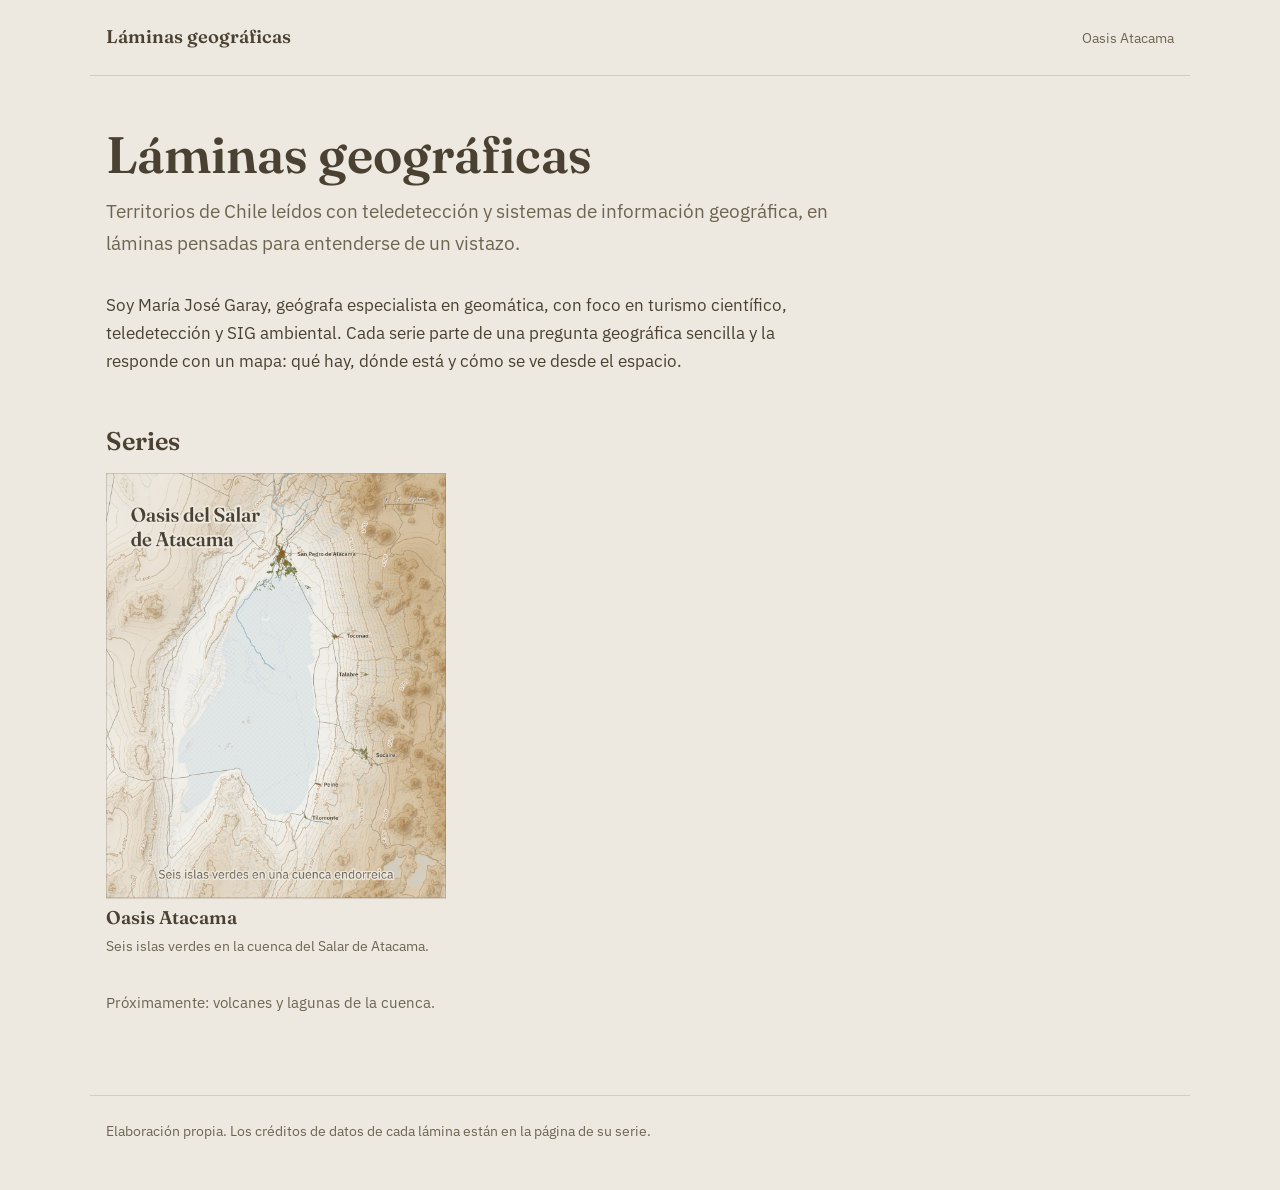
==== index.html @ 91634dd9 "Add files via upload" ====
<!doctype html>
<html lang="es-CL">
<head>
<meta charset="utf-8">
<meta name="viewport" content="width=device-width,initial-scale=1">
<title>Láminas geográficas · María José Garay</title>
<meta name="description" content="Láminas cartográficas de territorios de Chile, hechas con teledetección y SIG. Serie «Oasis Atacama».">
<link rel="preconnect" href="https://fonts.googleapis.com"><link rel="preconnect" href="https://fonts.gstatic.com" crossorigin><link href="https://fonts.googleapis.com/css2?family=Fraunces:opsz,wght@9..144,600&family=IBM+Plex+Sans:wght@400;600&display=swap" rel="stylesheet">
<link rel="stylesheet" href="estilos.css">
</head>
<body>
<header class="sitio"><a class="marca" href="index.html">Láminas geográficas</a><nav><a href="oasis/index.html">Oasis Atacama</a></nav></header>
<main>
<h1>Láminas geográficas</h1>
<p class="bajada">Territorios de Chile leídos con teledetección y sistemas de información geográfica, en láminas pensadas para entenderse de un vistazo.</p>
<p>Soy María José Garay, geógrafa especialista en geomática, con foco en turismo científico, teledetección y SIG ambiental. Cada serie parte de una pregunta geográfica sencilla y la responde con un mapa: qué hay, dónde está y cómo se ve desde el espacio.</p>
<h2>Series</h2>
<div class="grilla">
<article class="tarjeta"><a href="oasis/index.html"><figure><img src="img/01_mapa_general.jpg" width="1080" height="1350" alt="Mapa de la cuenca del Salar de Atacama con relieve y curvas de nivel; los seis oasis aparecen como manchas verdes al borde del salar." loading="lazy"></figure><h3>Oasis Atacama</h3><p>Seis islas verdes en la cuenca del Salar de Atacama.</p></a></article>
</div>
<p class="proximas" style="margin-top:2rem">Próximamente: volcanes y lagunas de la cuenca.</p>
</main>
<footer>Elaboración propia. Los créditos de datos de cada lámina están en la página de su serie.</footer>
</body>
</html>
---- estilos.css ----
:root{--texto:#4A4132;--gris:#6E6452;--fondo:#EDE9E0;--leyenda:#FDFBF6;--linea:#d4cdbd}
*{box-sizing:border-box}
html{-webkit-text-size-adjust:100%}
body{margin:0;background:var(--fondo);color:var(--texto);font-family:"IBM Plex Sans",system-ui,sans-serif;line-height:1.65;font-size:17px}
a{color:var(--texto);text-decoration-color:var(--gris);text-underline-offset:3px}
a:hover{color:#000}
header.sitio{display:flex;justify-content:space-between;align-items:baseline;gap:1rem;flex-wrap:wrap;max-width:1100px;margin:0 auto;padding:1.4rem 16px;border-bottom:1px solid var(--linea)}
header.sitio .marca{font-family:Fraunces,Georgia,serif;font-weight:600;font-size:1.15rem;text-decoration:none}
header.sitio nav a{margin-left:1.4rem;font-size:.9rem;color:var(--gris);text-decoration:none}
header.sitio nav a:hover{color:var(--texto)}
main{max-width:1100px;margin:0 auto;padding:0 16px 4rem}
h1,h2,h3{font-family:Fraunces,Georgia,serif;font-weight:600;line-height:1.2;margin:0}
h1{font-size:clamp(2rem,5vw,3.2rem);margin:3rem 0 .6rem}
h2{font-size:1.6rem;margin:3.2rem 0 1rem}
h3{font-size:1.15rem;margin:0 0 .3rem}
.bajada{font-size:1.2rem;color:var(--gris);max-width:46rem;margin:0 0 2rem}
p{max-width:46rem;margin:0 0 1rem}
figure{margin:0}
figure img{display:block;width:100%;height:auto;background:var(--leyenda);box-shadow:0 1px 0 var(--linea)}
figcaption{font-size:.85rem;color:var(--gris);margin-top:.5rem}
.hero{margin:1.5rem 0 .5rem}
.grilla{display:grid;grid-template-columns:repeat(auto-fill,minmax(250px,1fr));gap:1.5rem}
.grilla.chica{grid-template-columns:repeat(auto-fill,minmax(210px,1fr))}
.tarjeta a{text-decoration:none;display:block}
.tarjeta h3{margin-top:.6rem}
.tarjeta p{font-size:.9rem;color:var(--gris);margin:0}
.metodo{background:var(--leyenda);border:1px solid var(--linea);padding:1.5rem 1.4rem;margin-top:1rem}
.metodo p{font-size:.92rem;color:var(--gris);max-width:60rem}
.metodo strong{color:var(--texto);font-weight:600}
.proximas{color:var(--gris);font-size:.95rem}
footer{max-width:1100px;margin:0 auto;padding:1.5rem 16px 3rem;border-top:1px solid var(--linea);font-size:.85rem;color:var(--gris)}
@media (max-width:560px){body{font-size:16px}header.sitio nav a{margin:0 1rem 0 0}}
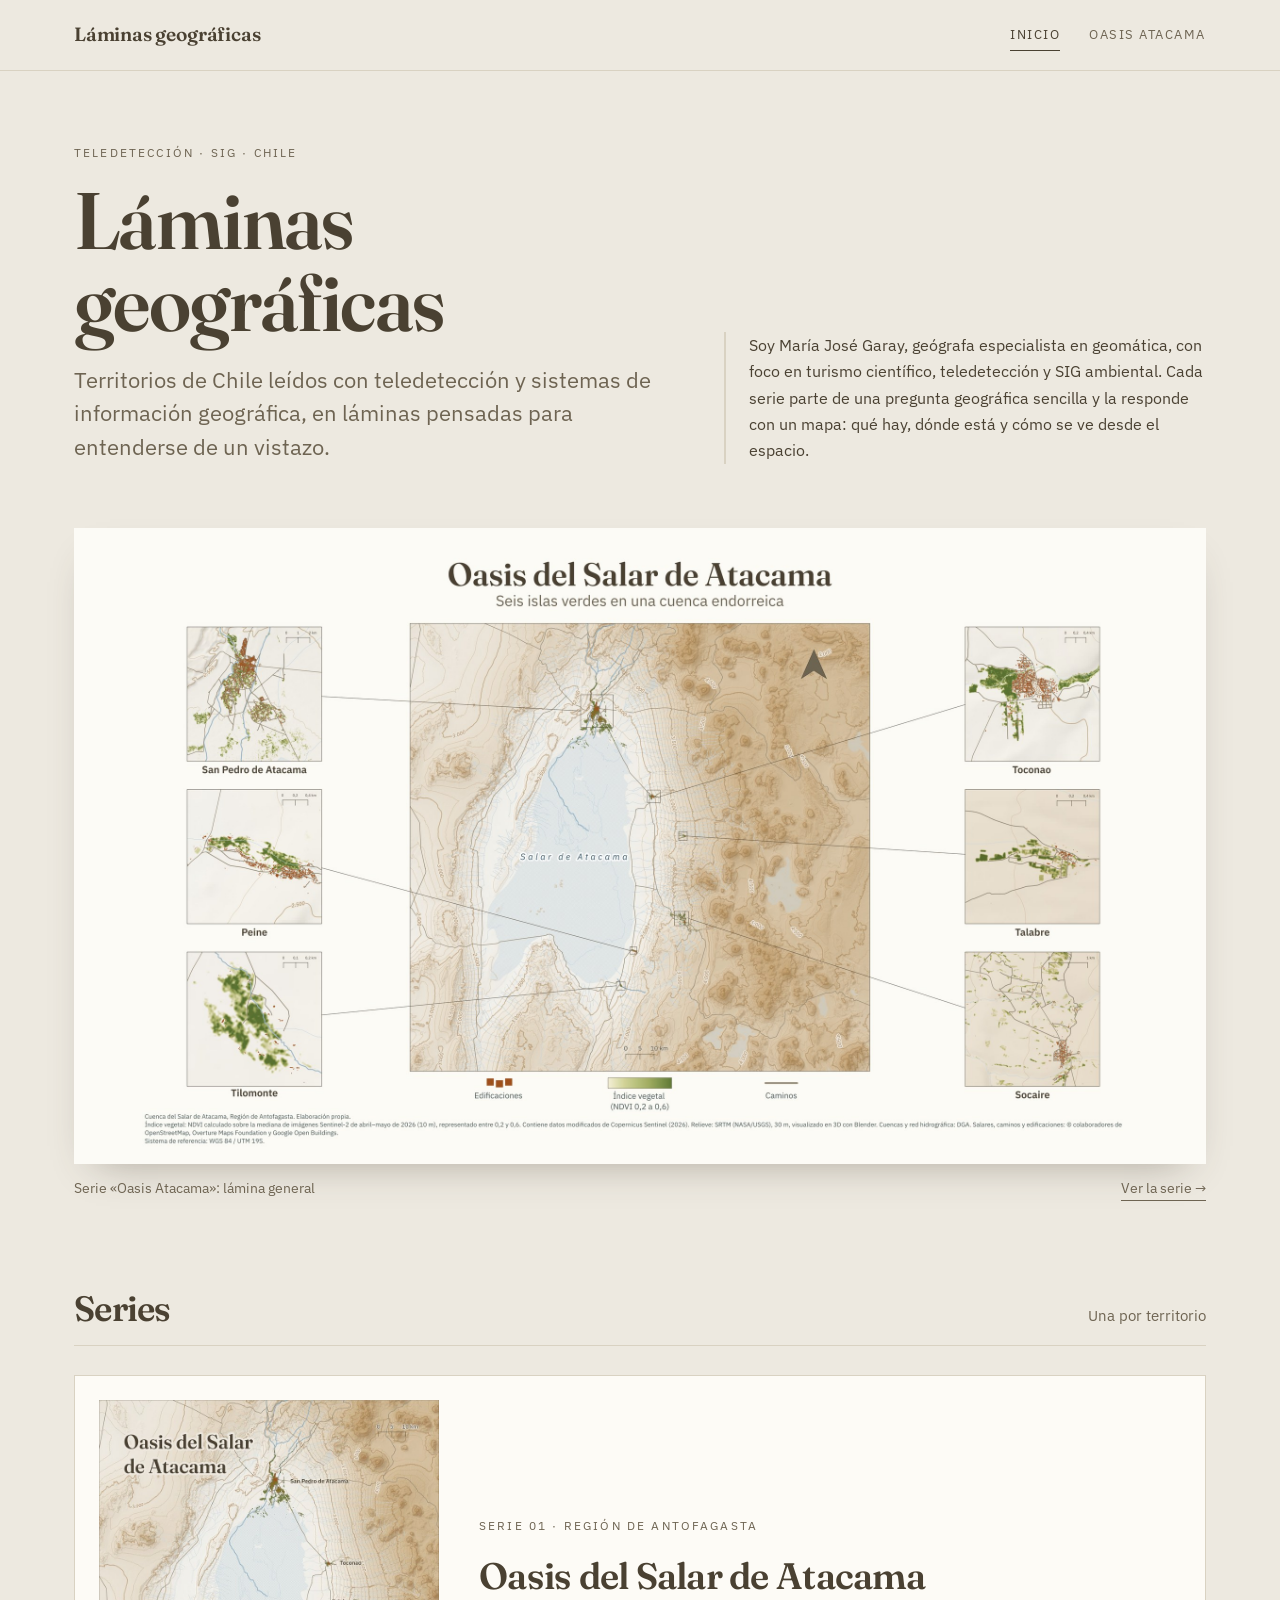
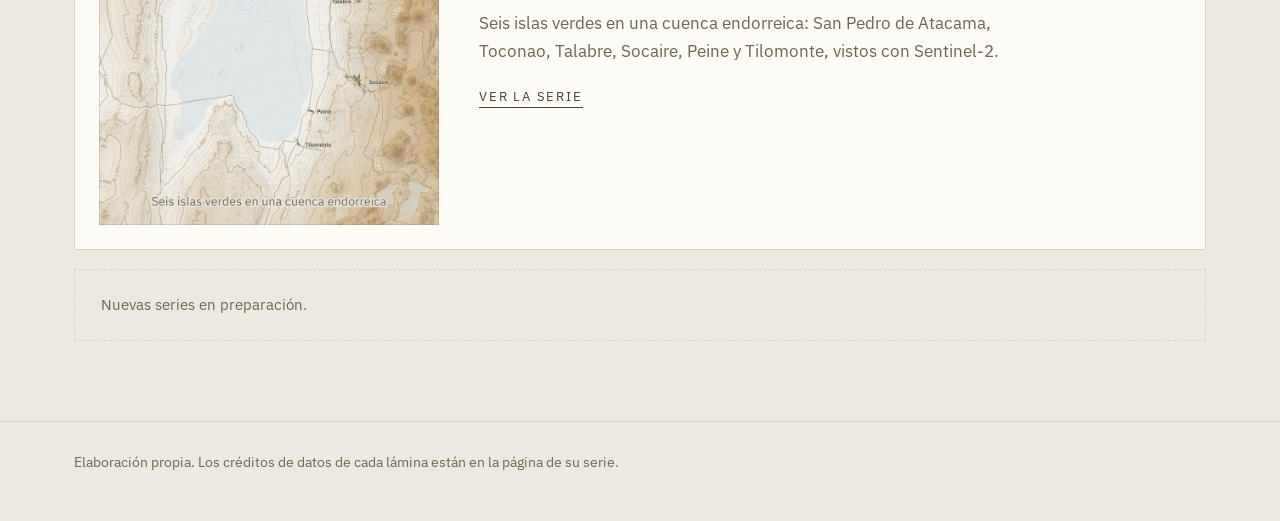
==== commit c979bfcb: "Add files via upload" ====
--- a/index.html
+++ b/index.html
@@ -4,22 +4,24 @@
 <meta charset="utf-8">
 <meta name="viewport" content="width=device-width,initial-scale=1">
 <title>Láminas geográficas · María José Garay</title>
-<meta name="description" content="Láminas cartográficas de territorios de Chile, hechas con teledetección y SIG. Serie «Oasis Atacama».">
+<meta name="description" content="Láminas cartográficas de territorios de Chile, hechas con teledetección y SIG. Serie Oasis Atacama.">
 <link rel="preconnect" href="https://fonts.googleapis.com"><link rel="preconnect" href="https://fonts.gstatic.com" crossorigin><link href="https://fonts.googleapis.com/css2?family=Fraunces:opsz,wght@9..144,600&family=IBM+Plex+Sans:wght@400;600&display=swap" rel="stylesheet">
 <link rel="stylesheet" href="estilos.css">
 </head>
 <body>
-<header class="sitio"><a class="marca" href="index.html">Láminas geográficas</a><nav><a href="oasis/index.html">Oasis Atacama</a></nav></header>
-<main>
-<h1>Láminas geográficas</h1>
-<p class="bajada">Territorios de Chile leídos con teledetección y sistemas de información geográfica, en láminas pensadas para entenderse de un vistazo.</p>
-<p>Soy María José Garay, geógrafa especialista en geomática, con foco en turismo científico, teledetección y SIG ambiental. Cada serie parte de una pregunta geográfica sencilla y la responde con un mapa: qué hay, dónde está y cómo se ve desde el espacio.</p>
-<h2>Series</h2>
-<div class="grilla">
-<article class="tarjeta"><a href="oasis/index.html"><figure><img src="img/01_mapa_general.jpg" width="1080" height="1350" alt="Mapa de la cuenca del Salar de Atacama con relieve y curvas de nivel; los seis oasis aparecen como manchas verdes al borde del salar." loading="lazy"></figure><h3>Oasis Atacama</h3><p>Seis islas verdes en la cuenca del Salar de Atacama.</p></a></article>
-</div>
-<p class="proximas" style="margin-top:2rem">Próximamente: volcanes y lagunas de la cuenca.</p>
+<header class="sitio"><div class="wrap"><a class="marca" href="index.html">Láminas geográficas</a><nav><a href="index.html" aria-current="page">Inicio</a><a href="oasis/index.html">Oasis Atacama</a></nav></div></header>
+<main class="wrap">
+<section class="intro">
+<div><p class="etiqueta">Teledetección · SIG · Chile</p><h1>Láminas geográficas</h1><p class="bajada" style="margin-top:1.2rem">Territorios de Chile leídos con teledetección y sistemas de información geográfica, en láminas pensadas para entenderse de un vistazo.</p></div>
+<p class="bio">Soy María José Garay, geógrafa especialista en geomática, con foco en turismo científico, teledetección y SIG ambiental. Cada serie parte de una pregunta geográfica sencilla y la responde con un mapa: qué hay, dónde está y cómo se ve desde el espacio.</p>
+</section>
+<figure class="hero"><a href="oasis/index.html"><img src="img/oasis_horizontal.jpg" width="2400" height="1350" alt="Lámina horizontal de la serie Oasis Atacama: mapa de la cuenca del Salar de Atacama con relieve y curvas de nivel, y seis recuadros de detalle, uno por oasis."></a><figcaption><span>Serie «Oasis Atacama»: lámina general</span><a href="oasis/index.html">Ver la serie →</a></figcaption></figure>
+<section class="seccion" id="series">
+<header><h2>Series</h2><p>Una por territorio</p></header>
+<a class="serie" href="oasis/index.html"><img src="img/thumbs/01_mapa_general.jpg" width="800" height="1000" alt="Mapa de la cuenca del Salar de Atacama con relieve y curvas de nivel; los oasis aparecen como manchas verdes al borde del salar." loading="lazy"><div><p class="etiqueta">Serie 01 · Región de Antofagasta</p><h3>Oasis del Salar de Atacama</h3><p>Seis islas verdes en una cuenca endorreica: San Pedro de Atacama, Toconao, Talabre, Socaire, Peine y Tilomonte, vistos con Sentinel-2.</p><span class="ir">Ver la serie</span></div></a>
+<p class="nueva">Nuevas series en preparación.</p>
+</section>
 </main>
-<footer>Elaboración propia. Los créditos de datos de cada lámina están en la página de su serie.</footer>
+<footer><div class="wrap">Elaboración propia. Los créditos de datos de cada lámina están en la página de su serie.</div></footer>
 </body>
 </html>
--- a/estilos.css
+++ b/estilos.css
@@ -1,32 +1,76 @@
-:root{--texto:#4A4132;--gris:#6E6452;--fondo:#EDE9E0;--leyenda:#FDFBF6;--linea:#d4cdbd}
+:root{--texto:#4A4132;--gris:#6E6452;--fondo:#EDE9E0;--leyenda:#FDFBF6;--linea:#d9d2c2;--acento:#4d6b2f}
 *{box-sizing:border-box}
-html{-webkit-text-size-adjust:100%}
-body{margin:0;background:var(--fondo);color:var(--texto);font-family:"IBM Plex Sans",system-ui,sans-serif;line-height:1.65;font-size:17px}
-a{color:var(--texto);text-decoration-color:var(--gris);text-underline-offset:3px}
-a:hover{color:#000}
-header.sitio{display:flex;justify-content:space-between;align-items:baseline;gap:1rem;flex-wrap:wrap;max-width:1100px;margin:0 auto;padding:1.4rem 16px;border-bottom:1px solid var(--linea)}
-header.sitio .marca{font-family:Fraunces,Georgia,serif;font-weight:600;font-size:1.15rem;text-decoration:none}
-header.sitio nav a{margin-left:1.4rem;font-size:.9rem;color:var(--gris);text-decoration:none}
-header.sitio nav a:hover{color:var(--texto)}
-main{max-width:1100px;margin:0 auto;padding:0 16px 4rem}
-h1,h2,h3{font-family:Fraunces,Georgia,serif;font-weight:600;line-height:1.2;margin:0}
-h1{font-size:clamp(2rem,5vw,3.2rem);margin:3rem 0 .6rem}
-h2{font-size:1.6rem;margin:3.2rem 0 1rem}
-h3{font-size:1.15rem;margin:0 0 .3rem}
-.bajada{font-size:1.2rem;color:var(--gris);max-width:46rem;margin:0 0 2rem}
-p{max-width:46rem;margin:0 0 1rem}
-figure{margin:0}
-figure img{display:block;width:100%;height:auto;background:var(--leyenda);box-shadow:0 1px 0 var(--linea)}
-figcaption{font-size:.85rem;color:var(--gris);margin-top:.5rem}
-.hero{margin:1.5rem 0 .5rem}
-.grilla{display:grid;grid-template-columns:repeat(auto-fill,minmax(250px,1fr));gap:1.5rem}
-.grilla.chica{grid-template-columns:repeat(auto-fill,minmax(210px,1fr))}
-.tarjeta a{text-decoration:none;display:block}
-.tarjeta h3{margin-top:.6rem}
-.tarjeta p{font-size:.9rem;color:var(--gris);margin:0}
-.metodo{background:var(--leyenda);border:1px solid var(--linea);padding:1.5rem 1.4rem;margin-top:1rem}
-.metodo p{font-size:.92rem;color:var(--gris);max-width:60rem}
-.metodo strong{color:var(--texto);font-weight:600}
-.proximas{color:var(--gris);font-size:.95rem}
-footer{max-width:1100px;margin:0 auto;padding:1.5rem 16px 3rem;border-top:1px solid var(--linea);font-size:.85rem;color:var(--gris)}
-@media (max-width:560px){body{font-size:16px}header.sitio nav a{margin:0 1rem 0 0}}
+html{-webkit-text-size-adjust:100%;scroll-behavior:smooth}
+body{margin:0;background:var(--fondo);color:var(--texto);font-family:"IBM Plex Sans",system-ui,sans-serif;line-height:1.65;font-size:17px;-webkit-font-smoothing:antialiased}
+a{color:inherit}
+.wrap{max-width:1180px;margin:0 auto;padding:0 24px}
+/* cabecera */
+header.sitio{border-bottom:1px solid var(--linea)}
+header.sitio .wrap{display:flex;justify-content:space-between;align-items:center;padding-top:1.2rem;padding-bottom:1.2rem}
+.marca{font-family:Fraunces,Georgia,serif;font-weight:600;font-size:1.2rem;text-decoration:none;letter-spacing:-.01em}
+header.sitio nav{display:flex;gap:1.8rem}
+header.sitio nav a{font-size:.8rem;letter-spacing:.12em;text-transform:uppercase;text-decoration:none;color:var(--gris);padding:.3rem 0;border-bottom:1px solid transparent;transition:.2s}
+header.sitio nav a:hover,header.sitio nav a[aria-current]{color:var(--texto);border-bottom-color:var(--texto)}
+/* tipografía */
+h1,h2,h3{font-family:Fraunces,Georgia,serif;font-weight:600;letter-spacing:-.02em;margin:0}
+h1{font-size:clamp(2.6rem,7vw,5rem);line-height:1.02}
+h2{font-size:clamp(1.6rem,3vw,2.2rem);line-height:1.15}
+h3{font-size:1.2rem;line-height:1.25}
+.etiqueta{font-size:.75rem;letter-spacing:.18em;text-transform:uppercase;color:var(--gris);margin:0 0 1.1rem}
+p{margin:0 0 1rem}
+.bajada{font-size:clamp(1.15rem,2vw,1.4rem);line-height:1.5;color:var(--gris)}
+/* portada: intro */
+.intro{display:grid;grid-template-columns:1.25fr 1fr;gap:3rem;align-items:end;padding:4.5rem 0 3rem}
+.intro .bio{font-size:1rem;color:var(--texto);border-left:2px solid var(--linea);padding-left:1.4rem}
+/* imagen principal */
+.hero{margin:0 0 1rem}
+.hero img{display:block;width:100%;height:auto;background:var(--leyenda);box-shadow:0 18px 40px -22px rgba(74,65,50,.45)}
+.hero figcaption{display:flex;justify-content:space-between;gap:1rem;flex-wrap:wrap;font-size:.85rem;color:var(--gris);margin-top:.8rem}
+.hero figcaption a{text-decoration:none;border-bottom:1px solid var(--gris)}
+.hero figcaption a:hover{color:var(--texto);border-color:var(--texto)}
+/* sección */
+.seccion{padding:4.5rem 0 0}
+.seccion>header{display:flex;justify-content:space-between;align-items:baseline;gap:1rem;flex-wrap:wrap;margin-bottom:1.8rem;padding-bottom:1rem;border-bottom:1px solid var(--linea)}
+.seccion>header p{margin:0;color:var(--gris);font-size:.95rem}
+/* tarjetas de serie */
+.serie{display:grid;grid-template-columns:minmax(0,340px) 1fr;gap:2.5rem;align-items:center;background:var(--leyenda);border:1px solid var(--linea);padding:1.5rem;text-decoration:none;transition:.25s}
+.serie:hover{transform:translateY(-3px);box-shadow:0 18px 36px -24px rgba(74,65,50,.55)}
+.serie img{display:block;width:100%;height:auto}
+.serie h3{font-size:clamp(1.6rem,3vw,2.3rem);margin-bottom:.6rem}
+.serie p{color:var(--gris);max-width:34rem}
+.serie .ir{font-size:.8rem;letter-spacing:.14em;text-transform:uppercase;color:var(--texto);border-bottom:1px solid var(--texto);padding-bottom:2px}
+.nueva{margin-top:1.2rem;border:1px dashed var(--linea);padding:1.4rem 1.6rem;color:var(--gris);font-size:.95rem}
+/* oasis */
+.titulo-pagina{padding:3.5rem 0 2.2rem;max-width:52rem}
+.titulo-pagina h1{font-size:clamp(2.4rem,6vw,4.2rem);margin-bottom:1rem}
+.volver{font-size:.8rem;letter-spacing:.14em;text-transform:uppercase;text-decoration:none;color:var(--gris);display:inline-block;margin-bottom:1.4rem}
+.volver:hover{color:var(--texto)}
+.grilla{display:grid;grid-template-columns:repeat(3,1fr);gap:1.4rem}
+.grilla.dos{grid-template-columns:repeat(2,minmax(0,360px))}
+.ficha{margin:0;background:var(--leyenda);border:1px solid var(--linea);transition:.25s}
+.ficha:hover{transform:translateY(-3px);box-shadow:0 18px 36px -24px rgba(74,65,50,.55)}
+.ficha button{display:block;width:100%;padding:0;border:0;background:none;cursor:zoom-in}
+.ficha img{display:block;width:100%;height:auto}
+.ficha figcaption{padding:.9rem 1.1rem 1.1rem}
+.ficha figcaption strong{font-family:Fraunces,Georgia,serif;font-size:1.15rem;font-weight:600;display:block;line-height:1.2}
+.ficha figcaption span{font-size:.85rem;color:var(--gris)}
+/* método */
+.metodo{display:grid;grid-template-columns:1fr 1fr;gap:1.2rem 3rem;margin-top:.5rem}
+.metodo p{font-size:.9rem;color:var(--gris);margin:0}
+.metodo strong{display:block;font-size:.72rem;letter-spacing:.14em;text-transform:uppercase;color:var(--texto);margin-bottom:.15rem}
+.metodo .ancho{grid-column:1/-1}
+/* visor */
+dialog{border:0;padding:0;background:transparent;max-width:min(94vw,900px);max-height:94vh;overflow:visible}
+dialog::backdrop{background:rgba(40,34,24,.82)}
+dialog img{display:block;max-width:100%;max-height:90vh;margin:auto;background:var(--leyenda)}
+dialog form{position:absolute;top:-2.4rem;right:0;margin:0}
+dialog button{font:inherit;font-size:.8rem;letter-spacing:.12em;text-transform:uppercase;background:none;border:0;color:#fff;cursor:pointer}
+footer{margin-top:5rem;border-top:1px solid var(--linea);padding:1.8rem 0 3rem;font-size:.85rem;color:var(--gris)}
+@media (max-width:820px){
+ .intro{grid-template-columns:1fr;gap:1.6rem;padding:2.6rem 0 2rem}
+ .serie{grid-template-columns:1fr;gap:1.4rem}
+ .grilla,.grilla.dos{grid-template-columns:repeat(2,1fr);gap:1rem}
+ .metodo{grid-template-columns:1fr}
+}
+@media (max-width:480px){body{font-size:16px}.wrap{padding:0 16px}.grilla,.grilla.dos{grid-template-columns:1fr}}
+@media (prefers-reduced-motion:reduce){*{transition:none!important}}
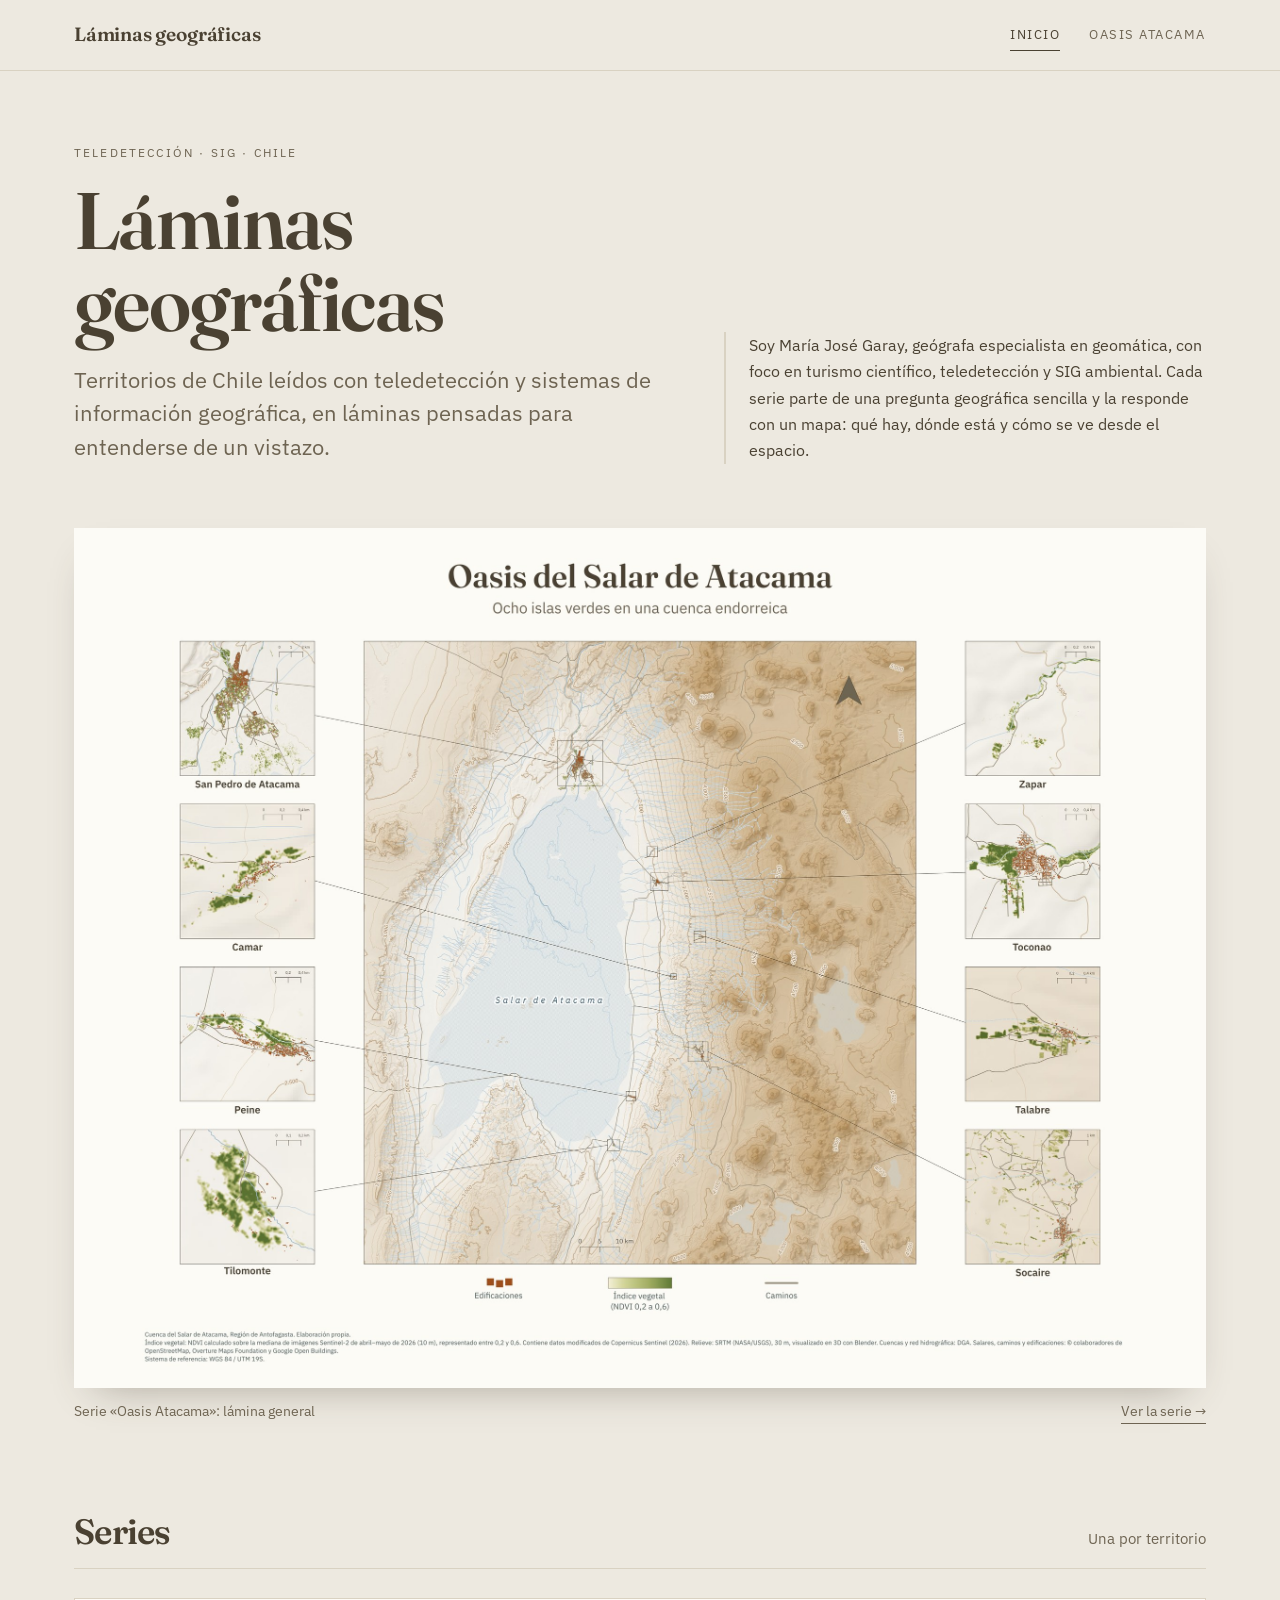
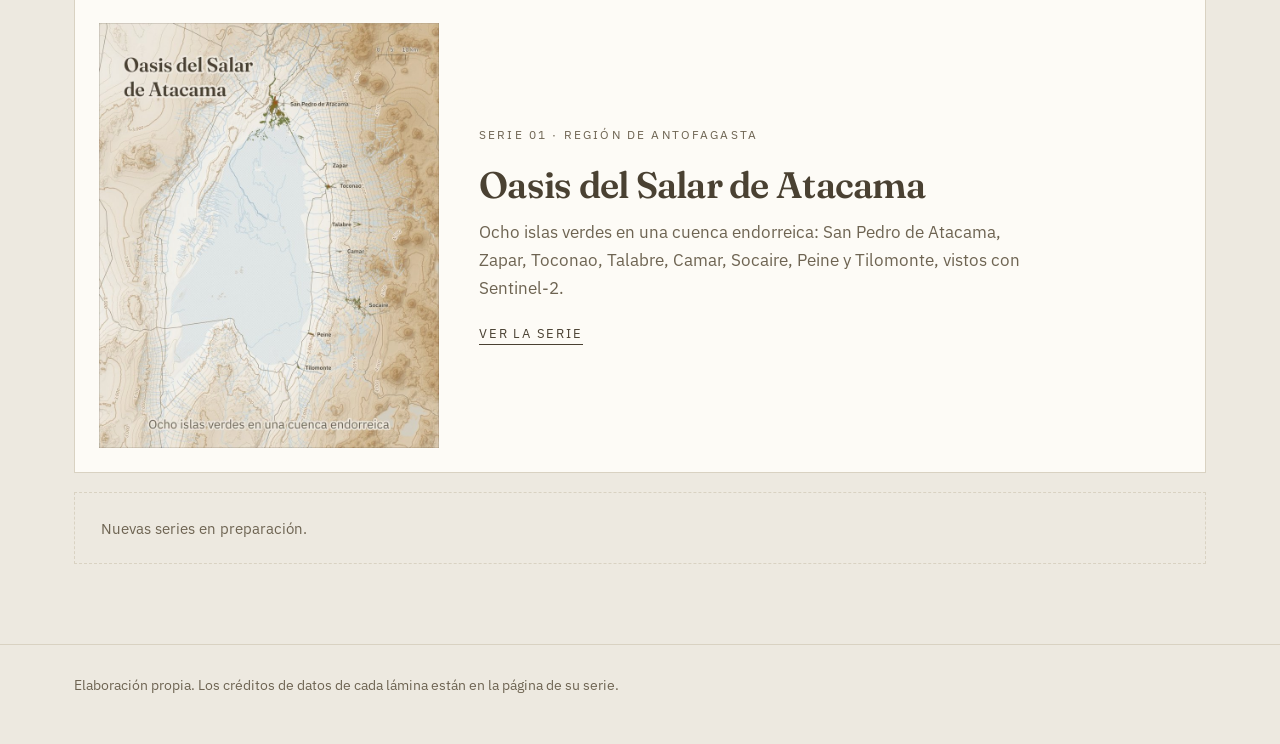
==== commit 2a08932a: "Add files via upload" ====
--- a/index.html
+++ b/index.html
@@ -15,10 +15,10 @@
 <div><p class="etiqueta">Teledetección · SIG · Chile</p><h1>Láminas geográficas</h1><p class="bajada" style="margin-top:1.2rem">Territorios de Chile leídos con teledetección y sistemas de información geográfica, en láminas pensadas para entenderse de un vistazo.</p></div>
 <p class="bio">Soy María José Garay, geógrafa especialista en geomática, con foco en turismo científico, teledetección y SIG ambiental. Cada serie parte de una pregunta geográfica sencilla y la responde con un mapa: qué hay, dónde está y cómo se ve desde el espacio.</p>
 </section>
-<figure class="hero"><a href="oasis/index.html"><img src="img/oasis_horizontal.jpg" width="2400" height="1350" alt="Lámina horizontal de la serie Oasis Atacama: mapa de la cuenca del Salar de Atacama con relieve y curvas de nivel, y seis recuadros de detalle, uno por oasis."></a><figcaption><span>Serie «Oasis Atacama»: lámina general</span><a href="oasis/index.html">Ver la serie →</a></figcaption></figure>
+<figure class="hero"><a href="oasis/index.html"><img src="img/oasis_horizontal.jpg" width="2400" height="1823" alt="Lámina horizontal de la serie Oasis Atacama: mapa de la cuenca del Salar de Atacama con relieve y curvas de nivel, y ocho recuadros de detalle, uno por oasis."></a><figcaption><span>Serie «Oasis Atacama»: lámina general</span><a href="oasis/index.html">Ver la serie →</a></figcaption></figure>
 <section class="seccion" id="series">
 <header><h2>Series</h2><p>Una por territorio</p></header>
-<a class="serie" href="oasis/index.html"><img src="img/thumbs/01_mapa_general.jpg" width="800" height="1000" alt="Mapa de la cuenca del Salar de Atacama con relieve y curvas de nivel; los oasis aparecen como manchas verdes al borde del salar." loading="lazy"><div><p class="etiqueta">Serie 01 · Región de Antofagasta</p><h3>Oasis del Salar de Atacama</h3><p>Seis islas verdes en una cuenca endorreica: San Pedro de Atacama, Toconao, Talabre, Socaire, Peine y Tilomonte, vistos con Sentinel-2.</p><span class="ir">Ver la serie</span></div></a>
+<a class="serie" href="oasis/index.html"><img src="img/thumbs/01_mapa_general.jpg" width="800" height="1000" alt="Mapa de la cuenca del Salar de Atacama con relieve y curvas de nivel; los oasis aparecen como manchas verdes." loading="lazy"><div><p class="etiqueta">Serie 01 · Región de Antofagasta</p><h3>Oasis del Salar de Atacama</h3><p>Ocho islas verdes en una cuenca endorreica: San Pedro de Atacama, Zapar, Toconao, Talabre, Camar, Socaire, Peine y Tilomonte, vistos con Sentinel-2.</p><span class="ir">Ver la serie</span></div></a>
 <p class="nueva">Nuevas series en preparación.</p>
 </section>
 </main>
--- a/estilos.css
+++ b/estilos.css
@@ -46,7 +46,7 @@
 .volver{font-size:.8rem;letter-spacing:.14em;text-transform:uppercase;text-decoration:none;color:var(--gris);display:inline-block;margin-bottom:1.4rem}
 .volver:hover{color:var(--texto)}
 .grilla{display:grid;grid-template-columns:repeat(3,1fr);gap:1.4rem}
-.grilla.dos{grid-template-columns:repeat(2,minmax(0,360px))}
+.grilla.cuatro{grid-template-columns:repeat(4,1fr)}
 .ficha{margin:0;background:var(--leyenda);border:1px solid var(--linea);transition:.25s}
 .ficha:hover{transform:translateY(-3px);box-shadow:0 18px 36px -24px rgba(74,65,50,.55)}
 .ficha button{display:block;width:100%;padding:0;border:0;background:none;cursor:zoom-in}
@@ -69,8 +69,8 @@
 @media (max-width:820px){
  .intro{grid-template-columns:1fr;gap:1.6rem;padding:2.6rem 0 2rem}
  .serie{grid-template-columns:1fr;gap:1.4rem}
- .grilla,.grilla.dos{grid-template-columns:repeat(2,1fr);gap:1rem}
+ .grilla,.grilla.cuatro{grid-template-columns:repeat(2,1fr);gap:1rem}
  .metodo{grid-template-columns:1fr}
 }
-@media (max-width:480px){body{font-size:16px}.wrap{padding:0 16px}.grilla,.grilla.dos{grid-template-columns:1fr}}
+@media (max-width:480px){body{font-size:16px}.wrap{padding:0 16px}.grilla,.grilla.cuatro{grid-template-columns:1fr}}
 @media (prefers-reduced-motion:reduce){*{transition:none!important}}
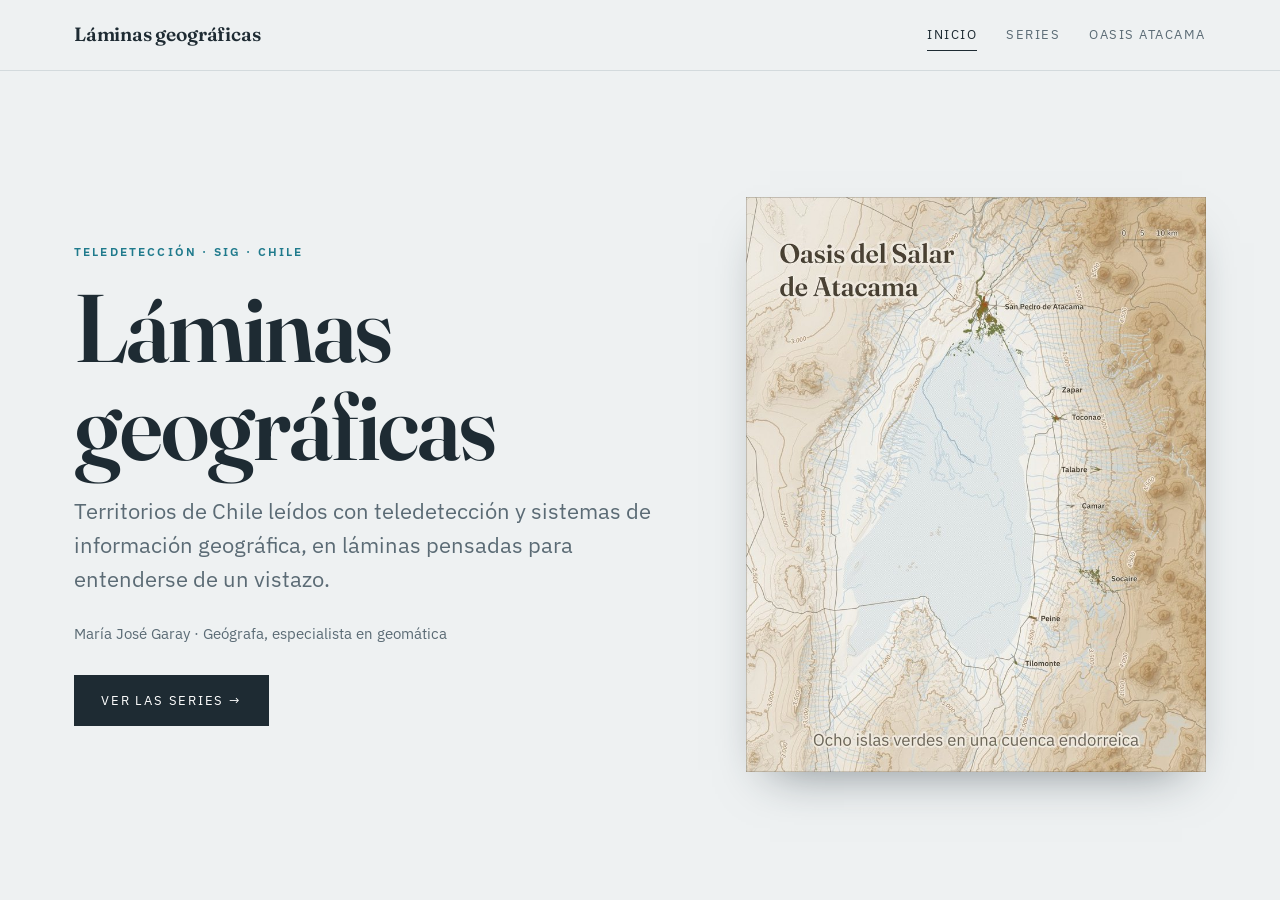
==== commit 6d34089b: "Add files via upload" ====
--- a/index.html
+++ b/index.html
@@ -9,19 +9,12 @@
 <link rel="stylesheet" href="estilos.css">
 </head>
 <body>
-<header class="sitio"><div class="wrap"><a class="marca" href="index.html">Láminas geográficas</a><nav><a href="index.html" aria-current="page">Inicio</a><a href="oasis/index.html">Oasis Atacama</a></nav></div></header>
+<header class="sitio"><div class="wrap"><a class="marca" href="index.html">Láminas geográficas</a><nav><a href="index.html" aria-current="page">Inicio</a><a href="series.html">Series</a><a href="oasis/index.html">Oasis Atacama</a></nav></div></header>
 <main class="wrap">
-<section class="intro">
-<div><p class="etiqueta">Teledetección · SIG · Chile</p><h1>Láminas geográficas</h1><p class="bajada" style="margin-top:1.2rem">Territorios de Chile leídos con teledetección y sistemas de información geográfica, en láminas pensadas para entenderse de un vistazo.</p></div>
-<p class="bio">Soy María José Garay, geógrafa especialista en geomática, con foco en turismo científico, teledetección y SIG ambiental. Cada serie parte de una pregunta geográfica sencilla y la responde con un mapa: qué hay, dónde está y cómo se ve desde el espacio.</p>
-</section>
-<figure class="hero"><a href="oasis/index.html"><img src="img/oasis_horizontal.jpg" width="2400" height="1823" alt="Lámina horizontal de la serie Oasis Atacama: mapa de la cuenca del Salar de Atacama con relieve y curvas de nivel, y ocho recuadros de detalle, uno por oasis."></a><figcaption><span>Serie «Oasis Atacama»: lámina general</span><a href="oasis/index.html">Ver la serie →</a></figcaption></figure>
-<section class="seccion" id="series">
-<header><h2>Series</h2><p>Una por territorio</p></header>
-<a class="serie" href="oasis/index.html"><img src="img/thumbs/01_mapa_general.jpg" width="800" height="1000" alt="Mapa de la cuenca del Salar de Atacama con relieve y curvas de nivel; los oasis aparecen como manchas verdes." loading="lazy"><div><p class="etiqueta">Serie 01 · Región de Antofagasta</p><h3>Oasis del Salar de Atacama</h3><p>Ocho islas verdes en una cuenca endorreica: San Pedro de Atacama, Zapar, Toconao, Talabre, Camar, Socaire, Peine y Tilomonte, vistos con Sentinel-2.</p><span class="ir">Ver la serie</span></div></a>
-<p class="nueva">Nuevas series en preparación.</p>
+<section class="portada">
+<div><p class="etiqueta">Teledetección · SIG · Chile</p><h1>Láminas geográficas</h1><p class="bajada" style="margin-top:1.2rem">Territorios de Chile leídos con teledetección y sistemas de información geográfica, en láminas pensadas para entenderse de un vistazo.</p><p class="firma">María José Garay · Geógrafa, especialista en geomática</p><a class="boton" href="series.html">Ver las series →</a></div>
+<figure><a href="series.html"><img src="img/thumbs/01_mapa_general.jpg" width="800" height="1000" alt="Mapa de la cuenca del Salar de Atacama con relieve y curvas de nivel; los oasis aparecen como manchas verdes."></a></figure>
 </section>
 </main>
-<footer><div class="wrap">Elaboración propia. Los créditos de datos de cada lámina están en la página de su serie.</div></footer>
 </body>
 </html>
--- a/estilos.css
+++ b/estilos.css
@@ -1,4 +1,6 @@
-:root{--texto:#4A4132;--gris:#6E6452;--fondo:#EDE9E0;--leyenda:#FDFBF6;--linea:#d9d2c2;--acento:#4d6b2f}
+:root{--texto:#1E2B33;--gris:#5B6B75;--fondo:#EEF1F2;--leyenda:#FFFFFF;--linea:#D3DADD;--acento:#1F7A8C;--sombra:30,43,51;--velo:rgba(18,26,31,.85);--boton-hover:#1F7A8C}
+/* tema de serie: Oasis Atacama (paleta propia de las láminas) */
+.tema-oasis{--texto:#4A4132;--gris:#6E6452;--fondo:#EDE9E0;--leyenda:#FDFBF6;--linea:#d9d2c2;--acento:#4d6b2f;--sombra:74,65,50;--velo:var(--velo);--boton-hover:#2f2920}
 *{box-sizing:border-box}
 html{-webkit-text-size-adjust:100%;scroll-behavior:smooth}
 body{margin:0;background:var(--fondo);color:var(--texto);font-family:"IBM Plex Sans",system-ui,sans-serif;line-height:1.65;font-size:17px;-webkit-font-smoothing:antialiased}
@@ -16,15 +18,23 @@
 h1{font-size:clamp(2.6rem,7vw,5rem);line-height:1.02}
 h2{font-size:clamp(1.6rem,3vw,2.2rem);line-height:1.15}
 h3{font-size:1.2rem;line-height:1.25}
-.etiqueta{font-size:.75rem;letter-spacing:.18em;text-transform:uppercase;color:var(--gris);margin:0 0 1.1rem}
+.etiqueta{font-size:.75rem;letter-spacing:.18em;text-transform:uppercase;color:var(--acento);font-weight:600;margin:0 0 1.1rem}
 p{margin:0 0 1rem}
 .bajada{font-size:clamp(1.15rem,2vw,1.4rem);line-height:1.5;color:var(--gris)}
+/* portada de entrada */
+.portada{min-height:calc(100vh - 74px);display:grid;grid-template-columns:1.1fr .9fr;gap:4rem;align-items:center;padding:3rem 0}
+.portada h1{font-size:clamp(3rem,8vw,6rem)}
+.portada figure{margin:0;justify-self:end;max-width:460px;width:100%}
+.portada figure img{display:block;width:100%;height:auto;box-shadow:0 22px 48px -24px rgba(var(--sombra),.55)}
+.firma{margin:1.6rem 0 0;font-size:.95rem;color:var(--gris)}
+.boton{display:inline-block;margin-top:1.8rem;padding:.95rem 1.7rem;background:var(--texto);color:var(--leyenda);text-decoration:none;font-size:.8rem;letter-spacing:.14em;text-transform:uppercase;transition:.2s}
+.boton:hover{background:var(--boton-hover)}
 /* portada: intro */
 .intro{display:grid;grid-template-columns:1.25fr 1fr;gap:3rem;align-items:end;padding:4.5rem 0 3rem}
 .intro .bio{font-size:1rem;color:var(--texto);border-left:2px solid var(--linea);padding-left:1.4rem}
 /* imagen principal */
 .hero{margin:0 0 1rem}
-.hero img{display:block;width:100%;height:auto;background:var(--leyenda);box-shadow:0 18px 40px -22px rgba(74,65,50,.45)}
+.hero img{display:block;width:100%;height:auto;background:var(--leyenda);box-shadow:0 18px 40px -22px rgba(var(--sombra),.45)}
 .hero figcaption{display:flex;justify-content:space-between;gap:1rem;flex-wrap:wrap;font-size:.85rem;color:var(--gris);margin-top:.8rem}
 .hero figcaption a{text-decoration:none;border-bottom:1px solid var(--gris)}
 .hero figcaption a:hover{color:var(--texto);border-color:var(--texto)}
@@ -34,7 +44,7 @@
 .seccion>header p{margin:0;color:var(--gris);font-size:.95rem}
 /* tarjetas de serie */
 .serie{display:grid;grid-template-columns:minmax(0,340px) 1fr;gap:2.5rem;align-items:center;background:var(--leyenda);border:1px solid var(--linea);padding:1.5rem;text-decoration:none;transition:.25s}
-.serie:hover{transform:translateY(-3px);box-shadow:0 18px 36px -24px rgba(74,65,50,.55)}
+.serie:hover{transform:translateY(-3px);box-shadow:0 18px 36px -24px rgba(var(--sombra),.55)}
 .serie img{display:block;width:100%;height:auto}
 .serie h3{font-size:clamp(1.6rem,3vw,2.3rem);margin-bottom:.6rem}
 .serie p{color:var(--gris);max-width:34rem}
@@ -48,12 +58,15 @@
 .grilla{display:grid;grid-template-columns:repeat(3,1fr);gap:1.4rem}
 .grilla.cuatro{grid-template-columns:repeat(4,1fr)}
 .ficha{margin:0;background:var(--leyenda);border:1px solid var(--linea);transition:.25s}
-.ficha:hover{transform:translateY(-3px);box-shadow:0 18px 36px -24px rgba(74,65,50,.55)}
+.ficha:hover{transform:translateY(-3px);box-shadow:0 18px 36px -24px rgba(var(--sombra),.55)}
 .ficha button{display:block;width:100%;padding:0;border:0;background:none;cursor:zoom-in}
 .ficha img{display:block;width:100%;height:auto}
 .ficha figcaption{padding:.9rem 1.1rem 1.1rem}
 .ficha figcaption strong{font-family:Fraunces,Georgia,serif;font-size:1.15rem;font-weight:600;display:block;line-height:1.2}
 .ficha figcaption span{font-size:.85rem;color:var(--gris)}
+.ubicacion{display:grid;grid-template-columns:minmax(0,420px) 1fr;gap:3rem;align-items:center;margin:0 0 1rem}
+.ubicacion .ficha{max-width:420px}
+.ubicacion h2{margin-bottom:1rem}
 /* método */
 .metodo{display:grid;grid-template-columns:1fr 1fr;gap:1.2rem 3rem;margin-top:.5rem}
 .metodo p{font-size:.9rem;color:var(--gris);margin:0}
@@ -61,12 +74,15 @@
 .metodo .ancho{grid-column:1/-1}
 /* visor */
 dialog{border:0;padding:0;background:transparent;max-width:min(94vw,900px);max-height:94vh;overflow:visible}
-dialog::backdrop{background:rgba(40,34,24,.82)}
+dialog::backdrop{background:var(--velo)}
 dialog img{display:block;max-width:100%;max-height:90vh;margin:auto;background:var(--leyenda)}
 dialog form{position:absolute;top:-2.4rem;right:0;margin:0}
 dialog button{font:inherit;font-size:.8rem;letter-spacing:.12em;text-transform:uppercase;background:none;border:0;color:#fff;cursor:pointer}
 footer{margin-top:5rem;border-top:1px solid var(--linea);padding:1.8rem 0 3rem;font-size:.85rem;color:var(--gris)}
 @media (max-width:820px){
+ .portada{grid-template-columns:1fr;gap:2.2rem;min-height:0;padding:2.4rem 0}
+ .portada figure{justify-self:start;max-width:320px}
+ .ubicacion{grid-template-columns:1fr;gap:1.4rem}
  .intro{grid-template-columns:1fr;gap:1.6rem;padding:2.6rem 0 2rem}
  .serie{grid-template-columns:1fr;gap:1.4rem}
  .grilla,.grilla.cuatro{grid-template-columns:repeat(2,1fr);gap:1rem}
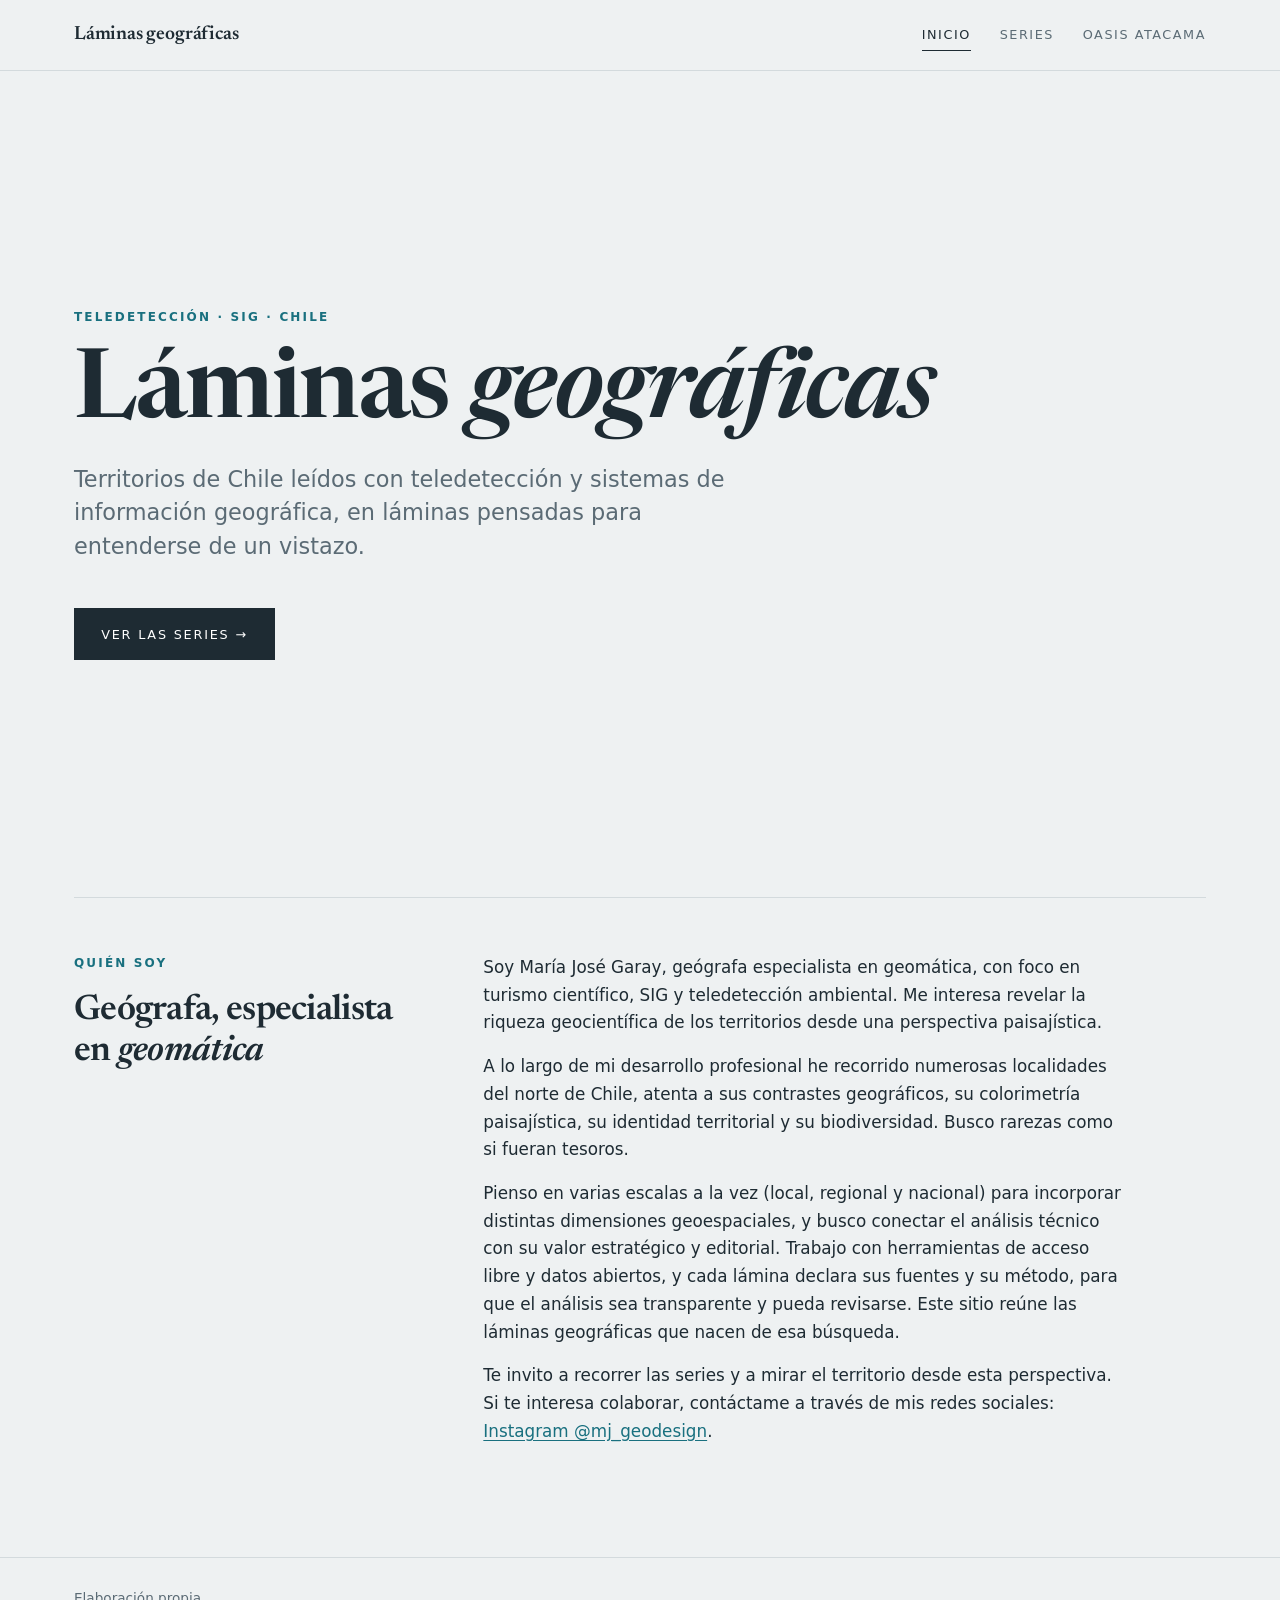
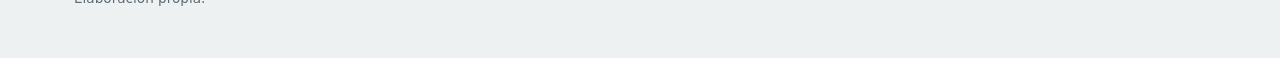
==== commit 9cc87461: "Add files via upload" ====
--- a/index.html
+++ b/index.html
@@ -5,16 +5,29 @@
 <meta name="viewport" content="width=device-width,initial-scale=1">
 <title>Láminas geográficas · María José Garay</title>
 <meta name="description" content="Láminas cartográficas de territorios de Chile, hechas con teledetección y SIG. Serie Oasis Atacama.">
-<link rel="preconnect" href="https://fonts.googleapis.com"><link rel="preconnect" href="https://fonts.gstatic.com" crossorigin><link href="https://fonts.googleapis.com/css2?family=Fraunces:opsz,wght@9..144,600&family=IBM+Plex+Sans:wght@400;600&display=swap" rel="stylesheet">
+<link rel="preconnect" href="https://fonts.googleapis.com"><link rel="preconnect" href="https://fonts.gstatic.com" crossorigin><link href="https://fonts.googleapis.com/css2?family=Newsreader:ital,opsz,wght@0,6..72,400;0,6..72,500;1,6..72,400&family=DM+Mono:wght@400;500&display=swap" rel="stylesheet">
 <link rel="stylesheet" href="estilos.css">
 </head>
 <body>
 <header class="sitio"><div class="wrap"><a class="marca" href="index.html">Láminas geográficas</a><nav><a href="index.html" aria-current="page">Inicio</a><a href="series.html">Series</a><a href="oasis/index.html">Oasis Atacama</a></nav></div></header>
 <main class="wrap">
 <section class="portada">
-<div><p class="etiqueta">Teledetección · SIG · Chile</p><h1>Láminas geográficas</h1><p class="bajada" style="margin-top:1.2rem">Territorios de Chile leídos con teledetección y sistemas de información geográfica, en láminas pensadas para entenderse de un vistazo.</p><p class="firma">María José Garay · Geógrafa, especialista en geomática</p><a class="boton" href="series.html">Ver las series →</a></div>
-<figure><a href="series.html"><img src="img/thumbs/01_mapa_general.jpg" width="800" height="1000" alt="Mapa de la cuenca del Salar de Atacama con relieve y curvas de nivel; los oasis aparecen como manchas verdes."></a></figure>
+<p class="etiqueta">Teledetección · SIG · Chile</p>
+<h1>Láminas <em>geográficas</em></h1>
+<p class="bajada" style="margin-top:1.2rem">Territorios de Chile leídos con teledetección y sistemas de información geográfica, en láminas pensadas para entenderse de un vistazo.</p>
+<div><a class="boton" href="series.html">Ver las series →</a></div>
 </section>
+<section class="quien" id="quien-soy">
+<div><p class="etiqueta">Quién soy</p><h2>Geógrafa, especialista en <em>geomática</em></h2></div>
+<div>
+<p>Soy María José Garay, geógrafa especialista en geomática, con foco en turismo científico, SIG y teledetección ambiental. Me interesa revelar la riqueza geocientífica de los territorios desde una perspectiva paisajística.</p>
+<p>A lo largo de mi desarrollo profesional he recorrido numerosas localidades del norte de Chile, atenta a sus contrastes geográficos, su colorimetría paisajística, su identidad territorial y su biodiversidad. Busco rarezas como si fueran tesoros.</p>
+<p>Pienso en varias escalas a la vez (local, regional y nacional) para incorporar distintas dimensiones geoespaciales, y busco conectar el análisis técnico con su valor estratégico y editorial. Trabajo con herramientas de acceso libre y datos abiertos, y cada lámina declara sus fuentes y su método, para que el análisis sea transparente y pueda revisarse. Este sitio reúne las láminas geográficas que nacen de esa búsqueda.</p>
+<p>Te invito a recorrer las series y a mirar el territorio desde esta perspectiva. Si te interesa colaborar, contáctame a través de mis redes sociales: <a href="https://www.instagram.com/mj_geodesign/" target="_blank" rel="noopener">Instagram @mj_geodesign</a>.</p>
+</div>
+</section>
+<!-- Aquí irá la selección de imágenes satelitales -->
 </main>
+<footer><div class="wrap">Elaboración propia.</div></footer>
 </body>
 </html>
--- a/estilos.css
+++ b/estilos.css
@@ -1,20 +1,20 @@
-:root{--texto:#1E2B33;--gris:#5B6B75;--fondo:#EEF1F2;--leyenda:#FFFFFF;--linea:#D3DADD;--acento:#1F7A8C;--sombra:30,43,51;--velo:rgba(18,26,31,.85);--boton-hover:#1F7A8C}
+:root{--texto:#1E2B33;--gris:#5B6B75;--fondo:#EEF1F2;--leyenda:#FFFFFF;--linea:#D3DADD;--acento:#19707F;--sombra:30,43,51;--velo:rgba(18,26,31,.85);--boton-hover:#19707F;--f-titulo:Newsreader,Georgia,serif;--f-texto:Inter,system-ui,sans-serif}
 /* tema de serie: Oasis Atacama (paleta propia de las láminas) */
-.tema-oasis{--texto:#4A4132;--gris:#6E6452;--fondo:#EDE9E0;--leyenda:#FDFBF6;--linea:#d9d2c2;--acento:#4d6b2f;--sombra:74,65,50;--velo:var(--velo);--boton-hover:#2f2920}
+.tema-oasis{--texto:#4A4132;--gris:#6E6452;--fondo:#EDE9E0;--leyenda:#FDFBF6;--linea:#d9d2c2;--acento:#4d6b2f;--sombra:74,65,50;--velo:rgba(40,34,24,.82);--boton-hover:#2f2920;--f-titulo:Fraunces,Georgia,serif;--f-texto:"IBM Plex Sans",system-ui,sans-serif}
 *{box-sizing:border-box}
 html{-webkit-text-size-adjust:100%;scroll-behavior:smooth}
-body{margin:0;background:var(--fondo);color:var(--texto);font-family:"IBM Plex Sans",system-ui,sans-serif;line-height:1.65;font-size:17px;-webkit-font-smoothing:antialiased}
+body{margin:0;background:var(--fondo);color:var(--texto);font-family:var(--f-texto);line-height:1.65;font-size:17px;-webkit-font-smoothing:antialiased}
 a{color:inherit}
 .wrap{max-width:1180px;margin:0 auto;padding:0 24px}
 /* cabecera */
 header.sitio{border-bottom:1px solid var(--linea)}
 header.sitio .wrap{display:flex;justify-content:space-between;align-items:center;padding-top:1.2rem;padding-bottom:1.2rem}
-.marca{font-family:Fraunces,Georgia,serif;font-weight:600;font-size:1.2rem;text-decoration:none;letter-spacing:-.01em}
+.marca{font-family:var(--f-titulo);font-weight:600;font-size:1.2rem;text-decoration:none;letter-spacing:-.01em}
 header.sitio nav{display:flex;gap:1.8rem}
 header.sitio nav a{font-size:.8rem;letter-spacing:.12em;text-transform:uppercase;text-decoration:none;color:var(--gris);padding:.3rem 0;border-bottom:1px solid transparent;transition:.2s}
 header.sitio nav a:hover,header.sitio nav a[aria-current]{color:var(--texto);border-bottom-color:var(--texto)}
 /* tipografía */
-h1,h2,h3{font-family:Fraunces,Georgia,serif;font-weight:600;letter-spacing:-.02em;margin:0}
+h1,h2,h3{font-family:var(--f-titulo);font-weight:600;letter-spacing:-.02em;margin:0}
 h1{font-size:clamp(2.6rem,7vw,5rem);line-height:1.02}
 h2{font-size:clamp(1.6rem,3vw,2.2rem);line-height:1.15}
 h3{font-size:1.2rem;line-height:1.25}
@@ -22,7 +22,13 @@
 p{margin:0 0 1rem}
 .bajada{font-size:clamp(1.15rem,2vw,1.4rem);line-height:1.5;color:var(--gris)}
 /* portada de entrada */
-.portada{min-height:calc(100vh - 74px);display:grid;grid-template-columns:1.1fr .9fr;gap:4rem;align-items:center;padding:3rem 0}
+.portada{min-height:calc(100vh - 74px);display:flex;flex-direction:column;justify-content:center;align-items:flex-start;padding:4rem 0}
+.portada .bajada{max-width:42rem}
+.quien{display:grid;grid-template-columns:minmax(0,1fr) 2fr;gap:3rem;padding:3.5rem 0 1rem;border-top:1px solid var(--linea)}
+.quien p{max-width:40rem;font-size:1.05rem}
+.quien p.etiqueta{font-size:.75rem}
+.quien a{color:var(--acento);text-underline-offset:3px}
+.quien a:hover{color:var(--texto)}
 .portada h1{font-size:clamp(3rem,8vw,6rem)}
 .portada figure{margin:0;justify-self:end;max-width:460px;width:100%}
 .portada figure img{display:block;width:100%;height:auto;box-shadow:0 22px 48px -24px rgba(var(--sombra),.55)}
@@ -48,6 +54,7 @@
 .serie img{display:block;width:100%;height:auto}
 .serie h3{font-size:clamp(1.6rem,3vw,2.3rem);margin-bottom:.6rem}
 .serie p{color:var(--gris);max-width:34rem}
+.serie p.etiqueta{color:var(--acento)}
 .serie .ir{font-size:.8rem;letter-spacing:.14em;text-transform:uppercase;color:var(--texto);border-bottom:1px solid var(--texto);padding-bottom:2px}
 .nueva{margin-top:1.2rem;border:1px dashed var(--linea);padding:1.4rem 1.6rem;color:var(--gris);font-size:.95rem}
 /* oasis */
@@ -62,7 +69,7 @@
 .ficha button{display:block;width:100%;padding:0;border:0;background:none;cursor:zoom-in}
 .ficha img{display:block;width:100%;height:auto}
 .ficha figcaption{padding:.9rem 1.1rem 1.1rem}
-.ficha figcaption strong{font-family:Fraunces,Georgia,serif;font-size:1.15rem;font-weight:600;display:block;line-height:1.2}
+.ficha figcaption strong{font-family:var(--f-titulo);font-size:1.15rem;font-weight:600;display:block;line-height:1.2}
 .ficha figcaption span{font-size:.85rem;color:var(--gris)}
 .ubicacion{display:grid;grid-template-columns:minmax(0,420px) 1fr;gap:3rem;align-items:center;margin:0 0 1rem}
 .ubicacion .ficha{max-width:420px}
@@ -80,7 +87,8 @@
 dialog button{font:inherit;font-size:.8rem;letter-spacing:.12em;text-transform:uppercase;background:none;border:0;color:#fff;cursor:pointer}
 footer{margin-top:5rem;border-top:1px solid var(--linea);padding:1.8rem 0 3rem;font-size:.85rem;color:var(--gris)}
 @media (max-width:820px){
- .portada{grid-template-columns:1fr;gap:2.2rem;min-height:0;padding:2.4rem 0}
+ .portada{min-height:0;padding:3rem 0 2.4rem}
+ .quien{grid-template-columns:1fr;gap:1.2rem}
  .portada figure{justify-self:start;max-width:320px}
  .ubicacion{grid-template-columns:1fr;gap:1.4rem}
  .intro{grid-template-columns:1fr;gap:1.6rem;padding:2.6rem 0 2rem}
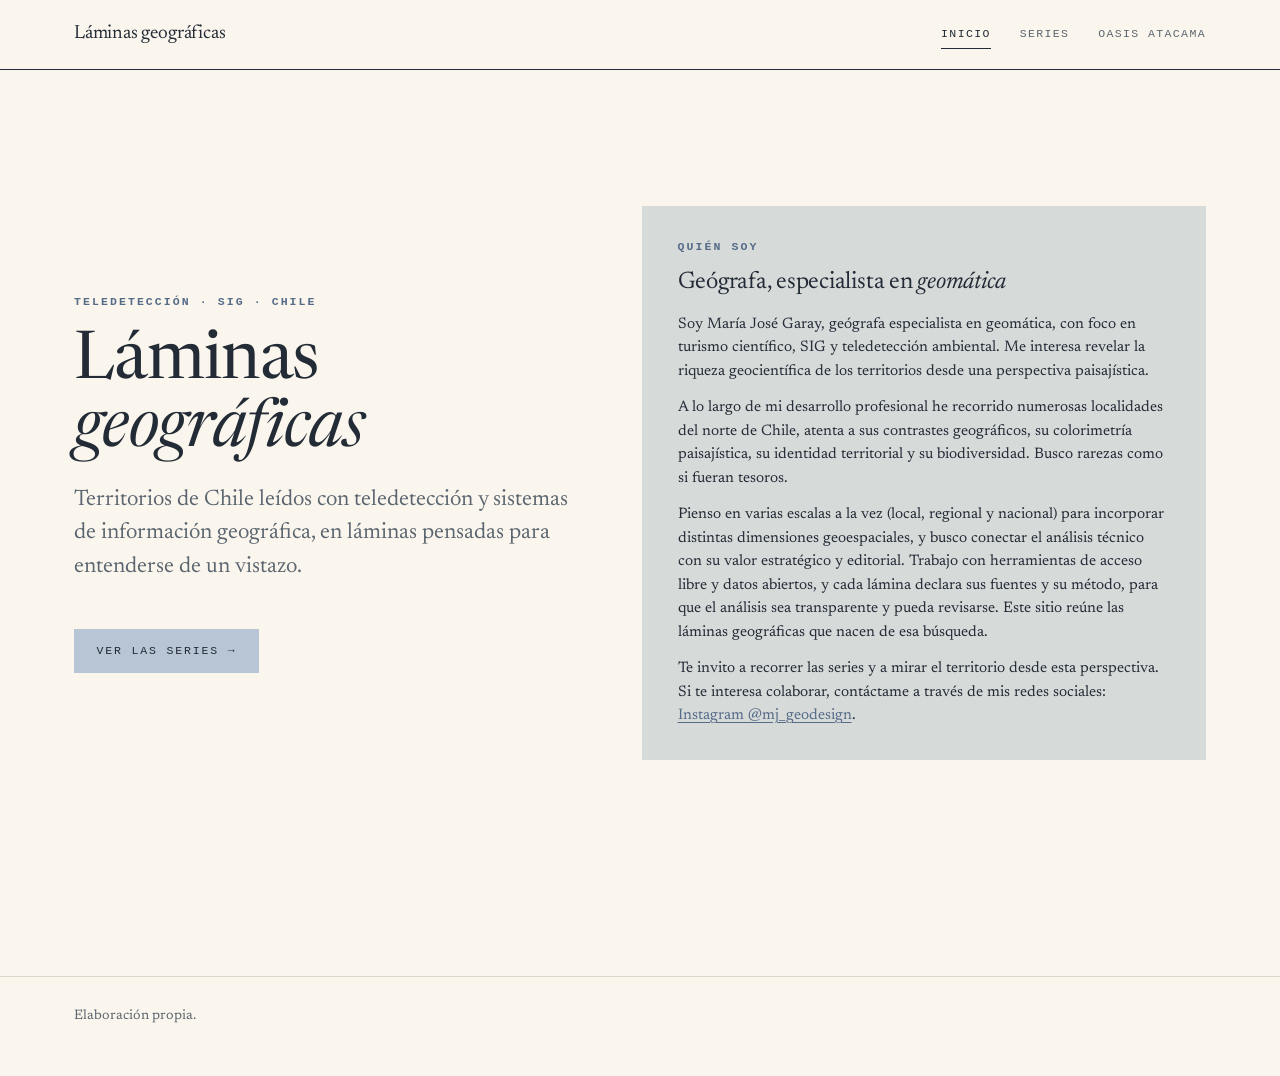
==== commit 32d5f790: "Add files via upload" ====
--- a/index.html
+++ b/index.html
@@ -11,6 +11,7 @@
 <body>
 <header class="sitio"><div class="wrap"><a class="marca" href="index.html">Láminas geográficas</a><nav><a href="index.html" aria-current="page">Inicio</a><a href="series.html">Series</a><a href="oasis/index.html">Oasis Atacama</a></nav></div></header>
 <main class="wrap">
+<div class="inicio">
 <section class="portada">
 <p class="etiqueta">Teledetección · SIG · Chile</p>
 <h1>Láminas <em>geográficas</em></h1>
@@ -18,7 +19,7 @@
 <div><a class="boton" href="series.html">Ver las series →</a></div>
 </section>
 <section class="quien" id="quien-soy">
-<div><p class="etiqueta">Quién soy</p><h2>Geógrafa, especialista en <em>geomática</em></h2></div>
+<p class="etiqueta">Quién soy</p><h2>Geógrafa, especialista en <em>geomática</em></h2>
 <div>
 <p>Soy María José Garay, geógrafa especialista en geomática, con foco en turismo científico, SIG y teledetección ambiental. Me interesa revelar la riqueza geocientífica de los territorios desde una perspectiva paisajística.</p>
 <p>A lo largo de mi desarrollo profesional he recorrido numerosas localidades del norte de Chile, atenta a sus contrastes geográficos, su colorimetría paisajística, su identidad territorial y su biodiversidad. Busco rarezas como si fueran tesoros.</p>
@@ -26,6 +27,7 @@
 <p>Te invito a recorrer las series y a mirar el territorio desde esta perspectiva. Si te interesa colaborar, contáctame a través de mis redes sociales: <a href="https://www.instagram.com/mj_geodesign/" target="_blank" rel="noopener">Instagram @mj_geodesign</a>.</p>
 </div>
 </section>
+</div>
 <!-- Aquí irá la selección de imágenes satelitales -->
 </main>
 <footer><div class="wrap">Elaboración propia.</div></footer>
--- a/estilos.css
+++ b/estilos.css
@@ -1,40 +1,48 @@
-:root{--texto:#1E2B33;--gris:#5B6B75;--fondo:#EEF1F2;--leyenda:#FFFFFF;--linea:#D3DADD;--acento:#19707F;--sombra:30,43,51;--velo:rgba(18,26,31,.85);--boton-hover:#19707F;--f-titulo:Newsreader,Georgia,serif;--f-texto:Inter,system-ui,sans-serif}
+:root{--texto:#232B36;--gris:#5C6670;--fondo:#FAF6ED;--leyenda:#FFFFFF;--linea:#DAD6C8;--acento:#566B88;--azul:#B8C5D5;--bruma:#D6DAD9;--crema:#E8E6D2;--mantequilla:#E8DFB4;--sombra:35,43,54;--velo:rgba(24,30,38,.85);--boton-hover:#232B36;--f-titulo:Newsreader,Georgia,serif;--f-texto:Newsreader,Georgia,serif;--f-mono:"DM Mono","Courier New",monospace;--peso-titulo:400;--tam-base:18px}
 /* tema de serie: Oasis Atacama (paleta propia de las láminas) */
-.tema-oasis{--texto:#4A4132;--gris:#6E6452;--fondo:#EDE9E0;--leyenda:#FDFBF6;--linea:#d9d2c2;--acento:#4d6b2f;--sombra:74,65,50;--velo:rgba(40,34,24,.82);--boton-hover:#2f2920;--f-titulo:Fraunces,Georgia,serif;--f-texto:"IBM Plex Sans",system-ui,sans-serif}
+.tema-oasis{--texto:#4A4132;--gris:#6E6452;--fondo:#EDE9E0;--leyenda:#FDFBF6;--linea:#d9d2c2;--acento:#4d6b2f;--azul:#d9d2c2;--bruma:#E4DED0;--crema:#EDE9E0;--mantequilla:#E4DED0;--sombra:74,65,50;--velo:rgba(40,34,24,.82);--boton-hover:#2f2920;--f-titulo:Fraunces,Georgia,serif;--f-texto:"IBM Plex Sans",system-ui,sans-serif;--f-mono:"IBM Plex Sans",system-ui,sans-serif;--peso-titulo:600;--tam-base:17px}
 *{box-sizing:border-box}
 html{-webkit-text-size-adjust:100%;scroll-behavior:smooth}
-body{margin:0;background:var(--fondo);color:var(--texto);font-family:var(--f-texto);line-height:1.65;font-size:17px;-webkit-font-smoothing:antialiased}
+body{margin:0;background:var(--fondo);color:var(--texto);font-family:var(--f-texto);line-height:1.6;font-size:var(--tam-base);-webkit-font-smoothing:antialiased}
 a{color:inherit}
 .wrap{max-width:1180px;margin:0 auto;padding:0 24px}
 /* cabecera */
-header.sitio{border-bottom:1px solid var(--linea)}
+header.sitio{border-bottom:1px solid var(--texto)}
 header.sitio .wrap{display:flex;justify-content:space-between;align-items:center;padding-top:1.2rem;padding-bottom:1.2rem}
-.marca{font-family:var(--f-titulo);font-weight:600;font-size:1.2rem;text-decoration:none;letter-spacing:-.01em}
+.marca{font-family:var(--f-titulo);font-weight:var(--peso-titulo);font-size:1.2rem;text-decoration:none;letter-spacing:-.01em}
 header.sitio nav{display:flex;gap:1.8rem}
-header.sitio nav a{font-size:.8rem;letter-spacing:.12em;text-transform:uppercase;text-decoration:none;color:var(--gris);padding:.3rem 0;border-bottom:1px solid transparent;transition:.2s}
+header.sitio nav a{font-family:var(--f-mono);font-size:.72rem;letter-spacing:.12em;text-transform:uppercase;text-decoration:none;color:var(--gris);padding:.3rem 0;border-bottom:1px solid transparent;transition:.2s}
 header.sitio nav a:hover,header.sitio nav a[aria-current]{color:var(--texto);border-bottom-color:var(--texto)}
 /* tipografía */
-h1,h2,h3{font-family:var(--f-titulo);font-weight:600;letter-spacing:-.02em;margin:0}
+h1,h2,h3{font-family:var(--f-titulo);font-weight:var(--peso-titulo);letter-spacing:-.01em;margin:0}
 h1{font-size:clamp(2.6rem,7vw,5rem);line-height:1.02}
 h2{font-size:clamp(1.6rem,3vw,2.2rem);line-height:1.15}
 h3{font-size:1.2rem;line-height:1.25}
-.etiqueta{font-size:.75rem;letter-spacing:.18em;text-transform:uppercase;color:var(--acento);font-weight:600;margin:0 0 1.1rem}
+h1 em,h2 em,h3 em{font-style:italic}
+.etiqueta{font-family:var(--f-mono);font-size:.72rem;letter-spacing:.18em;text-transform:uppercase;color:var(--acento);font-weight:600;margin:0 0 1.1rem}
 p{margin:0 0 1rem}
 .bajada{font-size:clamp(1.15rem,2vw,1.4rem);line-height:1.5;color:var(--gris)}
-/* portada de entrada */
+/* portada de entrada: título a la izquierda, quién soy a la derecha */
+.inicio{display:grid;grid-template-columns:minmax(0,1fr) minmax(0,1.1fr);gap:3.5rem;align-items:center;min-height:calc(100vh - 74px);padding:2.5rem 0}
+.inicio .portada{min-height:0;padding:0}
+.inicio .portada h1{font-size:clamp(2.6rem,5.2vw,4.6rem)}
+.inicio .quien{display:block;margin:0;padding:2rem 2.2rem}
+.inicio .quien h2{font-size:1.5rem;margin:.3rem 0 1rem}
+.inicio .quien p{font-size:.95rem;line-height:1.55;margin:0 0 .8rem}
+.inicio .quien p:last-child{margin-bottom:0}
 .portada{min-height:calc(100vh - 74px);display:flex;flex-direction:column;justify-content:center;align-items:flex-start;padding:4rem 0}
 .portada .bajada{max-width:42rem}
-.quien{display:grid;grid-template-columns:minmax(0,1fr) 2fr;gap:3rem;padding:3.5rem 0 1rem;border-top:1px solid var(--linea)}
+.quien{display:grid;grid-template-columns:minmax(0,1fr) 2fr;gap:3rem;padding:3rem 2.4rem;background:var(--bruma);margin-top:1rem}
 .quien p{max-width:40rem;font-size:1.05rem}
-.quien p.etiqueta{font-size:.75rem}
+.quien p.etiqueta{font-size:.72rem}
 .quien a{color:var(--acento);text-underline-offset:3px}
 .quien a:hover{color:var(--texto)}
 .portada h1{font-size:clamp(3rem,8vw,6rem)}
 .portada figure{margin:0;justify-self:end;max-width:460px;width:100%}
 .portada figure img{display:block;width:100%;height:auto;box-shadow:0 22px 48px -24px rgba(var(--sombra),.55)}
 .firma{margin:1.6rem 0 0;font-size:.95rem;color:var(--gris)}
-.boton{display:inline-block;margin-top:1.8rem;padding:.95rem 1.7rem;background:var(--texto);color:var(--leyenda);text-decoration:none;font-size:.8rem;letter-spacing:.14em;text-transform:uppercase;transition:.2s}
-.boton:hover{background:var(--boton-hover)}
+.boton{display:inline-block;margin-top:1.8rem;padding:.8rem 1.4rem;background:var(--azul);color:var(--texto);text-decoration:none;font-family:var(--f-mono);font-size:.72rem;letter-spacing:.16em;text-transform:uppercase;transition:.2s}
+.boton:hover{background:var(--boton-hover);color:var(--fondo)}
 /* portada: intro */
 .intro{display:grid;grid-template-columns:1.25fr 1fr;gap:3rem;align-items:end;padding:4.5rem 0 3rem}
 .intro .bio{font-size:1rem;color:var(--texto);border-left:2px solid var(--linea);padding-left:1.4rem}
@@ -55,12 +63,12 @@
 .serie h3{font-size:clamp(1.6rem,3vw,2.3rem);margin-bottom:.6rem}
 .serie p{color:var(--gris);max-width:34rem}
 .serie p.etiqueta{color:var(--acento)}
-.serie .ir{font-size:.8rem;letter-spacing:.14em;text-transform:uppercase;color:var(--texto);border-bottom:1px solid var(--texto);padding-bottom:2px}
+.serie .ir{font-family:var(--f-mono);font-size:.72rem;letter-spacing:.14em;text-transform:uppercase;color:var(--texto);border-bottom:1px solid var(--texto);padding-bottom:2px}
 .nueva{margin-top:1.2rem;border:1px dashed var(--linea);padding:1.4rem 1.6rem;color:var(--gris);font-size:.95rem}
 /* oasis */
 .titulo-pagina{padding:3.5rem 0 2.2rem;max-width:52rem}
 .titulo-pagina h1{font-size:clamp(2.4rem,6vw,4.2rem);margin-bottom:1rem}
-.volver{font-size:.8rem;letter-spacing:.14em;text-transform:uppercase;text-decoration:none;color:var(--gris);display:inline-block;margin-bottom:1.4rem}
+.volver{font-family:var(--f-mono);font-size:.72rem;letter-spacing:.14em;text-transform:uppercase;text-decoration:none;color:var(--gris);display:inline-block;margin-bottom:1.4rem}
 .volver:hover{color:var(--texto)}
 .grilla{display:grid;grid-template-columns:repeat(3,1fr);gap:1.4rem}
 .grilla.cuatro{grid-template-columns:repeat(4,1fr)}
@@ -69,7 +77,7 @@
 .ficha button{display:block;width:100%;padding:0;border:0;background:none;cursor:zoom-in}
 .ficha img{display:block;width:100%;height:auto}
 .ficha figcaption{padding:.9rem 1.1rem 1.1rem}
-.ficha figcaption strong{font-family:var(--f-titulo);font-size:1.15rem;font-weight:600;display:block;line-height:1.2}
+.ficha figcaption strong{font-family:var(--f-titulo);font-size:1.15rem;font-weight:var(--peso-titulo);display:block;line-height:1.2}
 .ficha figcaption span{font-size:.85rem;color:var(--gris)}
 .ubicacion{display:grid;grid-template-columns:minmax(0,420px) 1fr;gap:3rem;align-items:center;margin:0 0 1rem}
 .ubicacion .ficha{max-width:420px}
@@ -86,9 +94,10 @@
 dialog form{position:absolute;top:-2.4rem;right:0;margin:0}
 dialog button{font:inherit;font-size:.8rem;letter-spacing:.12em;text-transform:uppercase;background:none;border:0;color:#fff;cursor:pointer}
 footer{margin-top:5rem;border-top:1px solid var(--linea);padding:1.8rem 0 3rem;font-size:.85rem;color:var(--gris)}
+@media (max-width:980px){.inicio{grid-template-columns:1fr;gap:2rem;min-height:0}}
 @media (max-width:820px){
  .portada{min-height:0;padding:3rem 0 2.4rem}
- .quien{grid-template-columns:1fr;gap:1.2rem}
+ .quien{grid-template-columns:1fr;gap:1.2rem;padding:2rem 1.4rem}
  .portada figure{justify-self:start;max-width:320px}
  .ubicacion{grid-template-columns:1fr;gap:1.4rem}
  .intro{grid-template-columns:1fr;gap:1.6rem;padding:2.6rem 0 2rem}
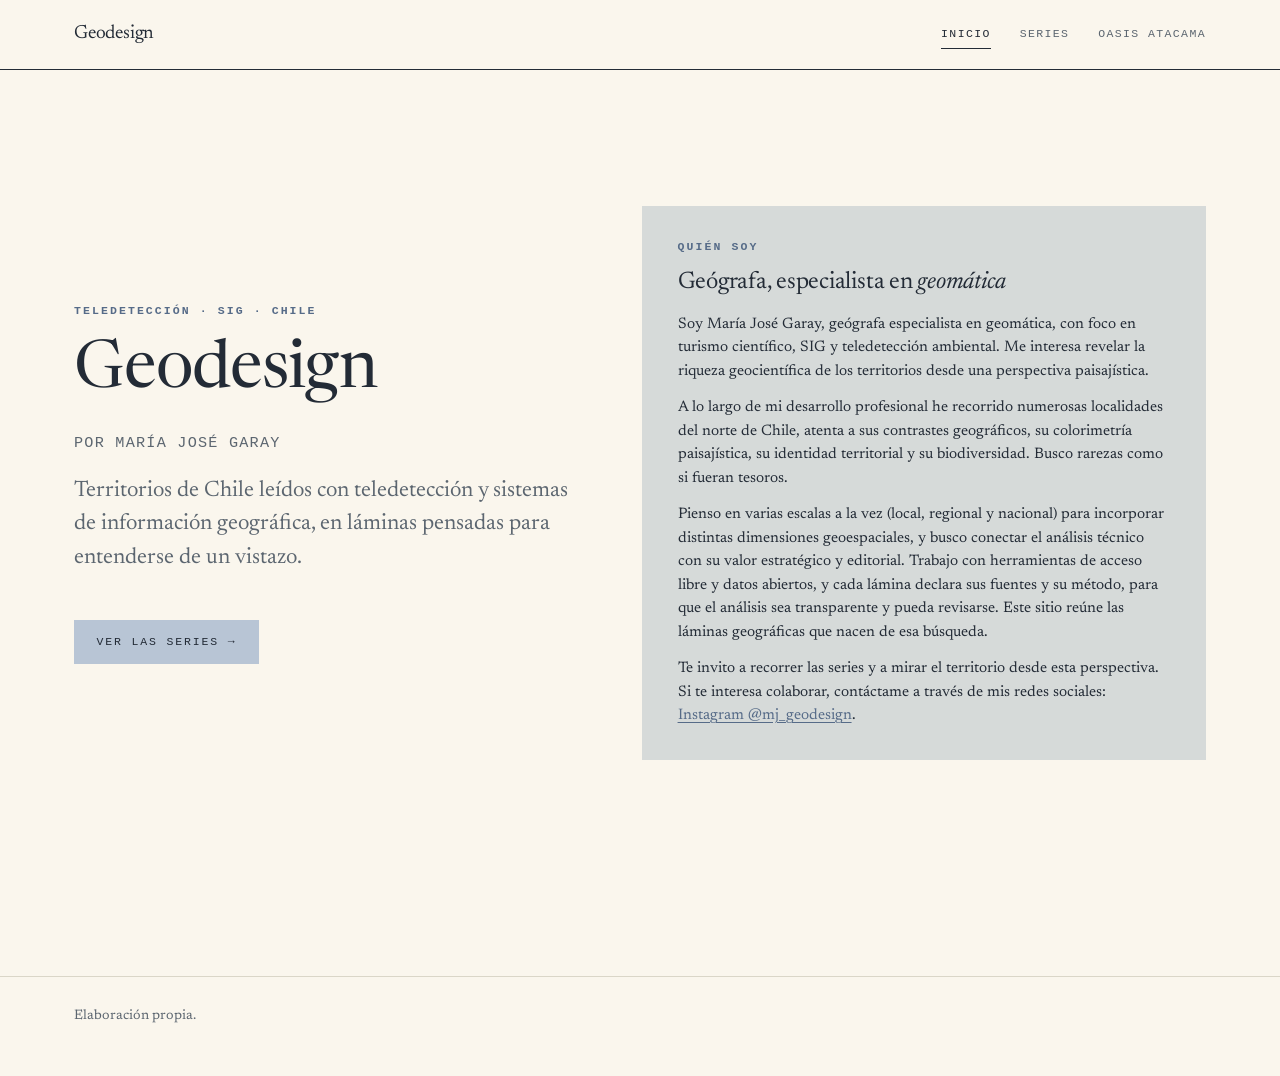
==== commit 63284081: "Add files via upload" ====
--- a/index.html
+++ b/index.html
@@ -3,18 +3,19 @@
 <head>
 <meta charset="utf-8">
 <meta name="viewport" content="width=device-width,initial-scale=1">
-<title>Láminas geográficas · María José Garay</title>
+<title>Geodesign · María José Garay</title>
 <meta name="description" content="Láminas cartográficas de territorios de Chile, hechas con teledetección y SIG. Serie Oasis Atacama.">
 <link rel="preconnect" href="https://fonts.googleapis.com"><link rel="preconnect" href="https://fonts.gstatic.com" crossorigin><link href="https://fonts.googleapis.com/css2?family=Newsreader:ital,opsz,wght@0,6..72,400;0,6..72,500;1,6..72,400&family=DM+Mono:wght@400;500&display=swap" rel="stylesheet">
 <link rel="stylesheet" href="estilos.css">
 </head>
 <body>
-<header class="sitio"><div class="wrap"><a class="marca" href="index.html">Láminas geográficas</a><nav><a href="index.html" aria-current="page">Inicio</a><a href="series.html">Series</a><a href="oasis/index.html">Oasis Atacama</a></nav></div></header>
+<header class="sitio"><div class="wrap"><a class="marca" href="index.html">Geodesign</a><nav><a href="index.html" aria-current="page">Inicio</a><a href="series.html">Series</a><a href="oasis/index.html">Oasis Atacama</a></nav></div></header>
 <main class="wrap">
 <div class="inicio">
 <section class="portada">
 <p class="etiqueta">Teledetección · SIG · Chile</p>
-<h1>Láminas <em>geográficas</em></h1>
+<h1>Geodesign</h1>
+<p class="firma">por María José Garay</p>
 <p class="bajada" style="margin-top:1.2rem">Territorios de Chile leídos con teledetección y sistemas de información geográfica, en láminas pensadas para entenderse de un vistazo.</p>
 <div><a class="boton" href="series.html">Ver las series →</a></div>
 </section>
--- a/estilos.css
+++ b/estilos.css
@@ -25,6 +25,7 @@
 /* portada de entrada: título a la izquierda, quién soy a la derecha */
 .inicio{display:grid;grid-template-columns:minmax(0,1fr) minmax(0,1.1fr);gap:3.5rem;align-items:center;min-height:calc(100vh - 74px);padding:2.5rem 0}
 .inicio .portada{min-height:0;padding:0}
+.firma{font-family:var(--f-mono);font-size:.8rem;letter-spacing:.08em;text-transform:uppercase;color:var(--gris);margin:.6rem 0 0}
 .inicio .portada h1{font-size:clamp(2.6rem,5.2vw,4.6rem)}
 .inicio .quien{display:block;margin:0;padding:2rem 2.2rem}
 .inicio .quien h2{font-size:1.5rem;margin:.3rem 0 1rem}
